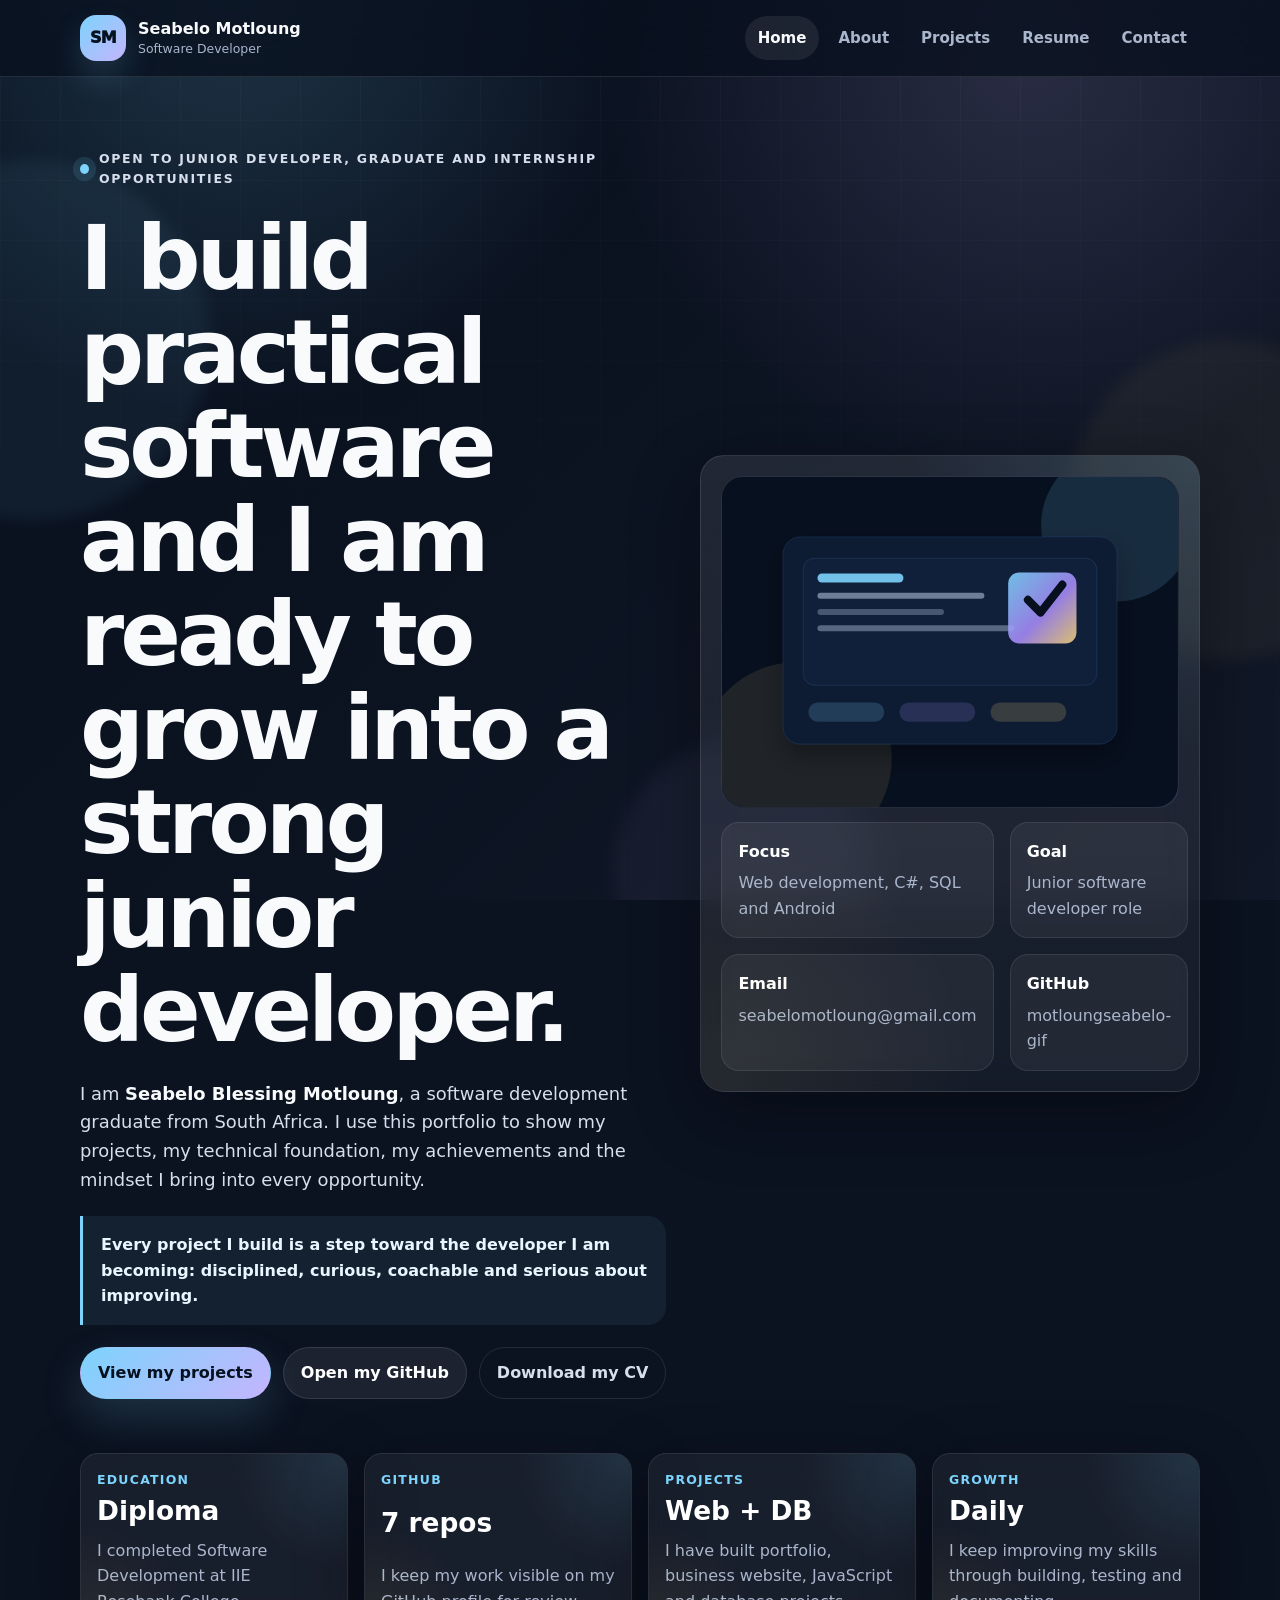
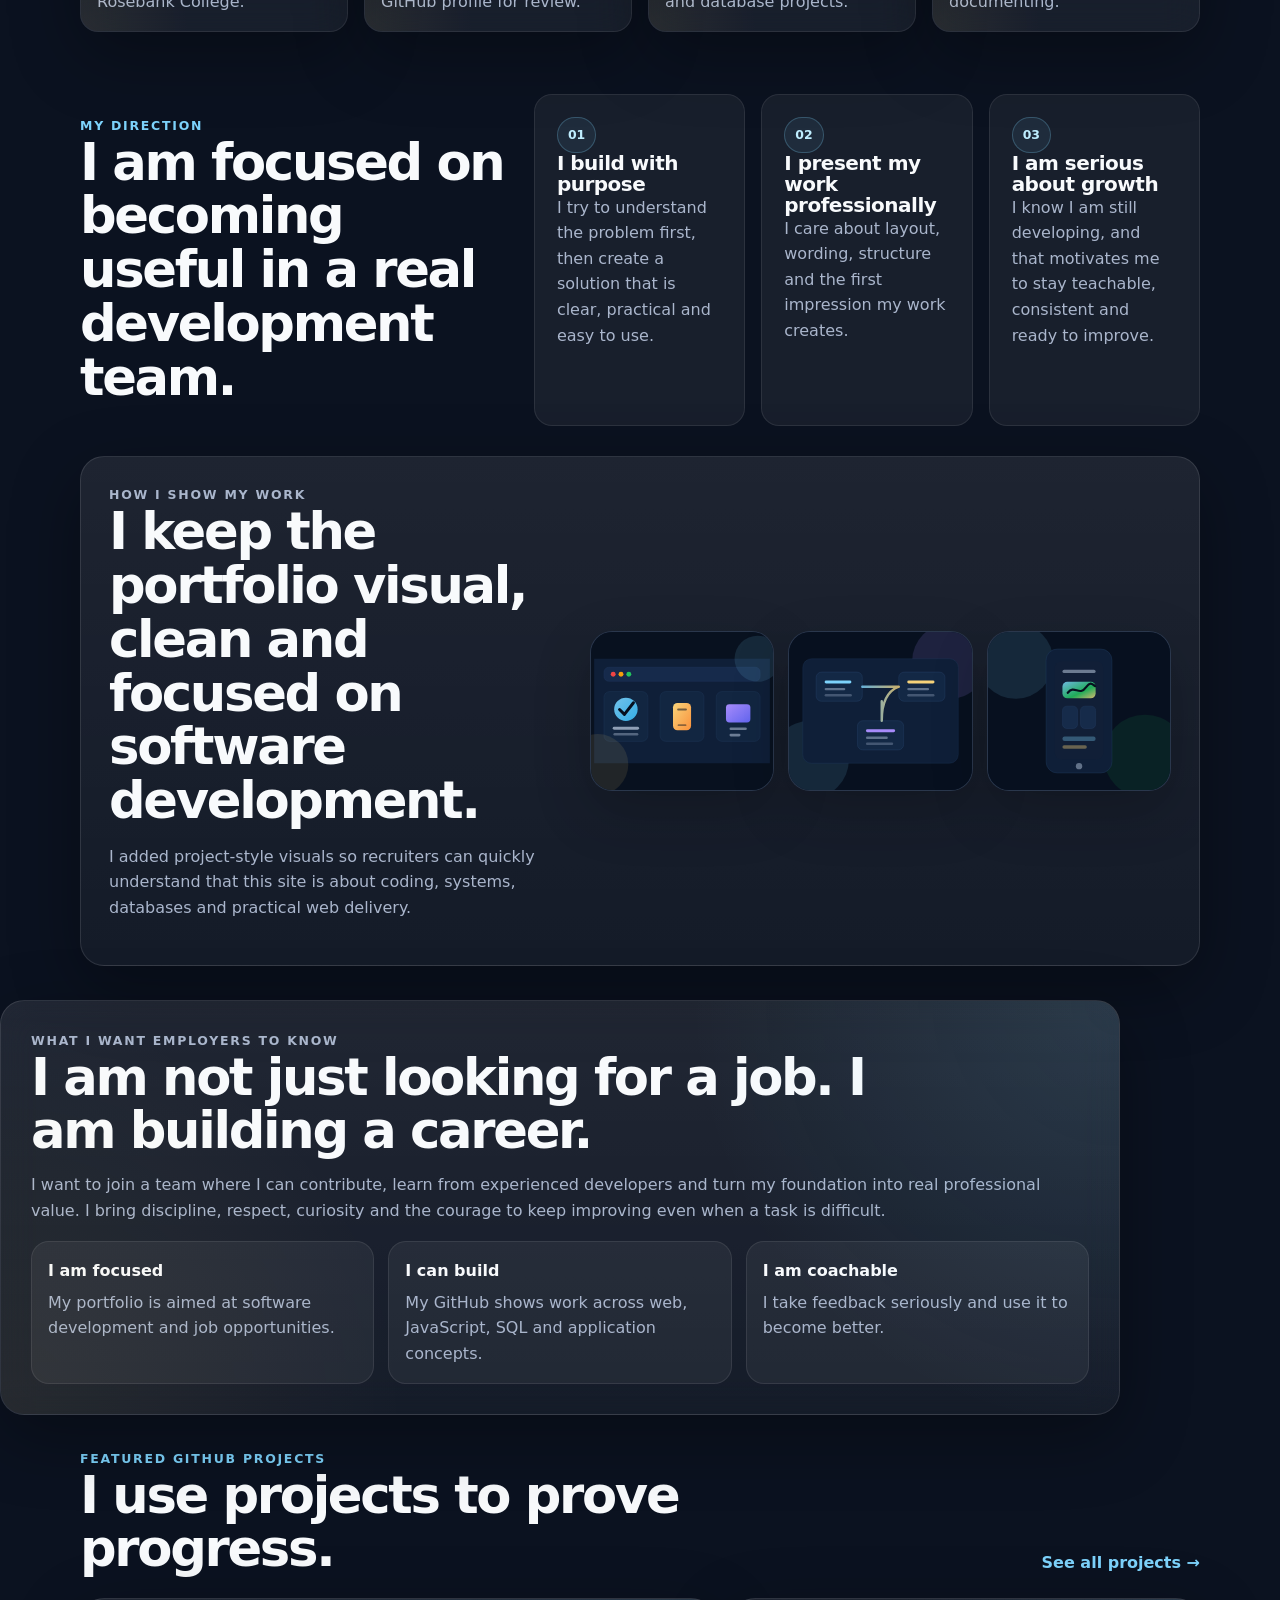
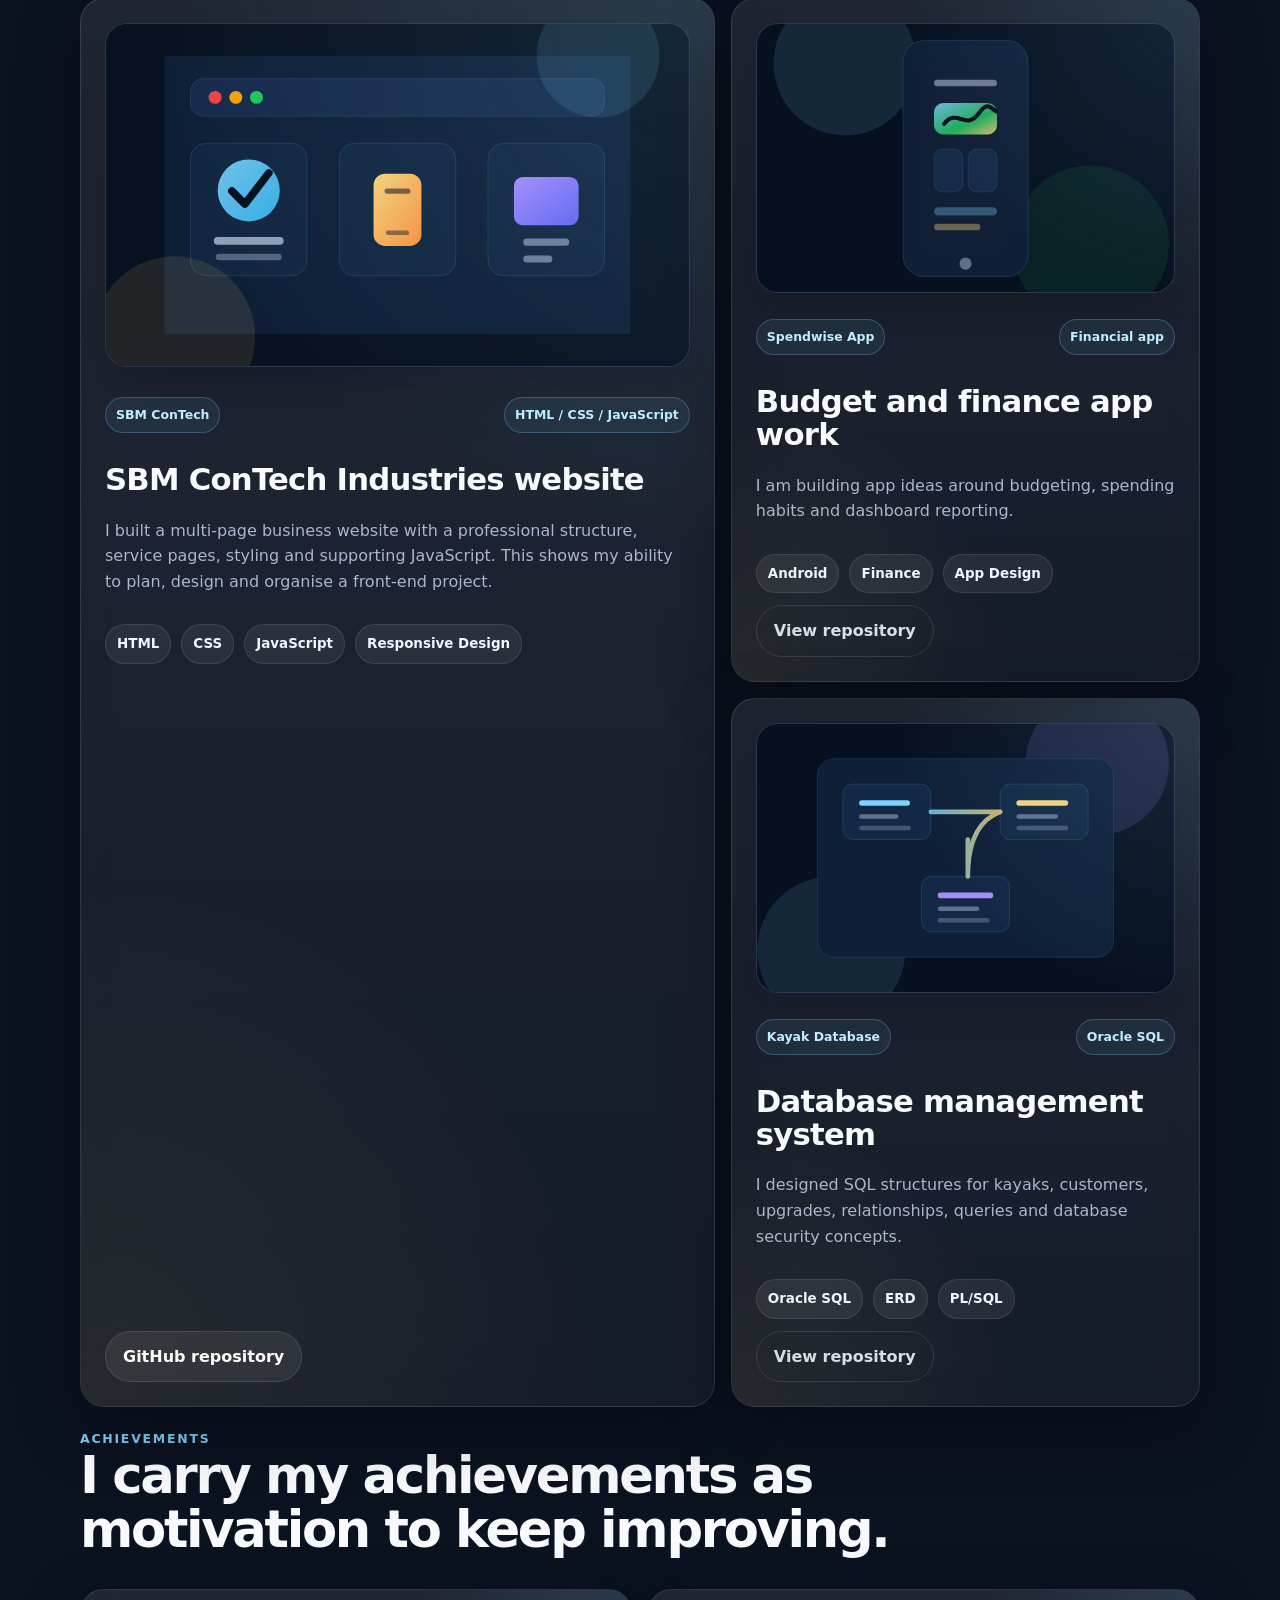
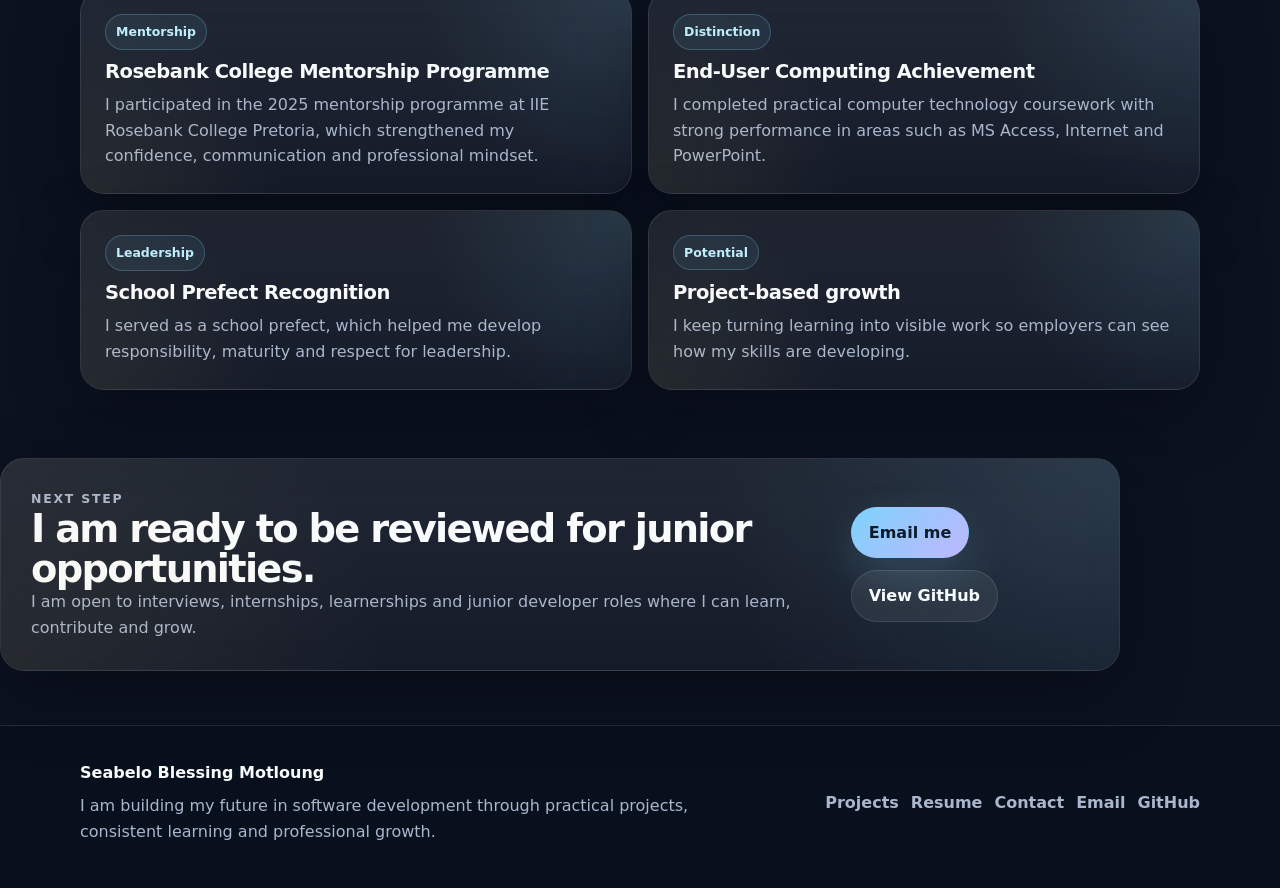
==== portfolio_site/index.html @ ac16c721 "Add files via upload" ====
<!DOCTYPE html>
<html lang="en">
<head>
  <meta charset="UTF-8" />
  <meta name="viewport" content="width=device-width, initial-scale=1.0" />
  <title>Seabelo Motloung | Software Developer Portfolio</title>
  <meta name="description" content="Portfolio of Seabelo Blessing Motloung, a South African software development graduate focused on web development, C#, SQL, Android and junior developer opportunities." />
  <meta name="author" content="Seabelo Blessing Motloung" />
  <meta name="theme-color" content="#0b1220" />
  <meta property="og:title" content="Seabelo Motloung | Software Developer Portfolio" />
  <meta property="og:description" content="Portfolio of Seabelo Blessing Motloung, a South African software development graduate focused on web development, C#, SQL, Android and junior developer opportunities." />
  <meta property="og:type" content="website" />
  <link rel="stylesheet" href="assets/styles.css" />
</head>
<body>
  <a class="skip-link" href="#main">Skip to content</a>
  <div class="page-bg" aria-hidden="true"><span></span><span></span><span></span></div>
  
<header class="site-header">
  <div class="container nav-shell">
    <a class="brand" href="index.html" aria-label="Seabelo Motloung home">
      <span class="brand-mark">SM</span>
      <span><strong>Seabelo Motloung</strong><small>Software Developer</small></span>
    </a>
    <button class="nav-toggle" type="button" aria-expanded="false" aria-controls="primary-nav">Menu</button>
    <nav id="primary-nav" class="primary-nav" aria-label="Primary navigation">
      <ul>
        <li><a data-page="index" class="active" href="index.html">Home</a></li>
        <li><a data-page="about" href="about.html">About</a></li>
        <li><a data-page="projects" href="projects.html">Projects</a></li>
        <li><a data-page="resume" href="resume.html">Resume</a></li>
        <li><a data-page="contact" href="contact.html">Contact</a></li>
      </ul>
    </nav>
  </div>
</header>
  <main id="main">


    <section class="hero-section container reveal">
      <div class="hero-copy">
        <p class="eyebrow"><span></span> Open to junior developer, graduate and internship opportunities</p>
        <h1>I build practical software and I am ready to grow into a strong junior developer.</h1>
        <p class="lead">I am <strong>Seabelo Blessing Motloung</strong>, a software development graduate from South Africa. I use this portfolio to show my projects, my technical foundation, my achievements and the mindset I bring into every opportunity.</p>
        <p class="motivation-line">Every project I build is a step toward the developer I am becoming: disciplined, curious, coachable and serious about improving.</p>
        <div class="hero-actions">
          <a class="btn btn-primary" href="projects.html">View my projects</a>
          <a class="btn btn-outline" href="https://github.com/motloungseabelo-gif" target="_blank" rel="noopener">Open my GitHub</a>
          <a class="btn btn-ghost" href="Seabelo_Blessing_Motloung_CV.pdf" download>Download my CV</a>
        </div>
      </div>
      <aside class="identity-card" aria-label="Profile summary">
        <div class="portrait-card portrait-visual">
          <img src="assets/images/developer-workspace.svg" alt="Illustration of a developer workspace with code panels" />
        </div>
        <div class="mini-grid">
          <div><strong>Focus</strong><span>Web development, C#, SQL and Android</span></div>
          <div><strong>Goal</strong><span>Junior software developer role</span></div>
          <div><strong>Email</strong><span>seabelomotloung@gmail.com</span></div>
          <div><strong>GitHub</strong><span>motloungseabelo-gif</span></div>
        </div>
      </aside>
    </section>

    <section class="container reveal">
      <div class="stat-grid">
        <article class="stat-card"><em>Education</em><strong>Diploma</strong><span>I completed Software Development at IIE Rosebank College.</span></article>
        <article class="stat-card"><em>GitHub</em><strong>7 repos</strong><span>I keep my work visible on my GitHub profile for review.</span></article>
        <article class="stat-card"><em>Projects</em><strong>Web + DB</strong><span>I have built portfolio, business website, JavaScript and database projects.</span></article>
        <article class="stat-card"><em>Growth</em><strong>Daily</strong><span>I keep improving my skills through building, testing and documenting.</span></article>
      </div>
    </section>

    <section class="container split-section reveal">
      <div class="section-heading">
        <p class="kicker">My direction</p>
        <h2>I am focused on becoming useful in a real development team.</h2>
      </div>
      <div class="brand-pillars">
        <article>
          <span class="icon">01</span>
          <h3>I build with purpose</h3>
          <p>I try to understand the problem first, then create a solution that is clear, practical and easy to use.</p>
        </article>
        <article>
          <span class="icon">02</span>
          <h3>I present my work professionally</h3>
          <p>I care about layout, wording, structure and the first impression my work creates.</p>
        </article>
        <article>
          <span class="icon">03</span>
          <h3>I am serious about growth</h3>
          <p>I know I am still developing, and that motivates me to stay teachable, consistent and ready to improve.</p>
        </article>
      </div>
    </section>

    <section class="container visual-band reveal">
      <div>
        <p class="kicker">How I show my work</p>
        <h2>I keep the portfolio visual, clean and focused on software development.</h2>
        <p>I added project-style visuals so recruiters can quickly understand that this site is about coding, systems, databases and practical web delivery.</p>
      </div>
      <div class="image-strip" aria-label="Software development visuals">
        <img src="assets/images/project-board.svg" alt="Project board illustration" />
        <img src="assets/images/database-system.svg" alt="Database system illustration" />
        <img src="assets/images/mobile-finance.svg" alt="Mobile finance app illustration" />
      </div>
    </section>

    <section class="container recruiter-panel reveal">
      <p class="kicker">What I want employers to know</p>
      <h2>I am not just looking for a job. I am building a career.</h2>
      <p>I want to join a team where I can contribute, learn from experienced developers and turn my foundation into real professional value. I bring discipline, respect, curiosity and the courage to keep improving even when a task is difficult.</p>
      <div class="recruiter-list">
        <div><strong>I am focused</strong><span>My portfolio is aimed at software development and job opportunities.</span></div>
        <div><strong>I can build</strong><span>My GitHub shows work across web, JavaScript, SQL and application concepts.</span></div>
        <div><strong>I am coachable</strong><span>I take feedback seriously and use it to become better.</span></div>
      </div>
    </section>

    <section class="container reveal">
      <div class="section-heading horizontal">
        <div>
          <p class="kicker">Featured GitHub projects</p>
          <h2>I use projects to prove progress.</h2>
        </div>
        <a class="text-link" href="projects.html">See all projects →</a>
      </div>
      <div class="project-showcase">
        <article class="feature-project large with-visual">
          <img class="project-visual" src="assets/images/project-board.svg" alt="Project dashboard illustration" />
          <div class="project-meta"><span>SBM ConTech</span><span>HTML / CSS / JavaScript</span></div>
          <h3>SBM ConTech Industries website</h3>
          <p>I built a multi-page business website with a professional structure, service pages, styling and supporting JavaScript. This shows my ability to plan, design and organise a front-end project.</p>
          <div class="tags"><span>HTML</span><span>CSS</span><span>JavaScript</span><span>Responsive Design</span></div>
          <div class="link-row">
            <a class="btn btn-outline" href="https://github.com/motloungseabelo-gif/sbmcontech-website" target="_blank" rel="noopener">GitHub repository</a>
          </div>
        </article>
        <article class="feature-project with-visual">
          <img class="project-visual small" src="assets/images/mobile-finance.svg" alt="Mobile finance app illustration" />
          <div class="project-meta"><span>Spendwise App</span><span>Financial app</span></div>
          <h3>Budget and finance app work</h3>
          <p>I am building app ideas around budgeting, spending habits and dashboard reporting.</p>
          <div class="tags"><span>Android</span><span>Finance</span><span>App Design</span></div>
          <div class="link-row"><a class="btn btn-ghost" href="https://github.com/motloungseabelo-gif/Spendwise-App" target="_blank" rel="noopener">View repository</a></div>
        </article>
        <article class="feature-project with-visual">
          <img class="project-visual small" src="assets/images/database-system.svg" alt="Database system illustration" />
          <div class="project-meta"><span>Kayak Database</span><span>Oracle SQL</span></div>
          <h3>Database management system</h3>
          <p>I designed SQL structures for kayaks, customers, upgrades, relationships, queries and database security concepts.</p>
          <div class="tags"><span>Oracle SQL</span><span>ERD</span><span>PL/SQL</span></div>
          <div class="link-row"><a class="btn btn-ghost" href="https://github.com/motloungseabelo-gif/Kayak-Database-Management-System" target="_blank" rel="noopener">View repository</a></div>
        </article>
      </div>
    </section>

    <section class="container reveal">
      <div class="section-heading">
        <p class="kicker">Achievements</p>
        <h2>I carry my achievements as motivation to keep improving.</h2>
      </div>
      <div class="achievement-grid">
        <article class="achievement-card">
          <span class="icon">Mentorship</span>
          <h3>Rosebank College Mentorship Programme</h3>
          <p>I participated in the 2025 mentorship programme at IIE Rosebank College Pretoria, which strengthened my confidence, communication and professional mindset.</p>
        </article>
        <article class="achievement-card">
          <span class="icon">Distinction</span>
          <h3>End-User Computing Achievement</h3>
          <p>I completed practical computer technology coursework with strong performance in areas such as MS Access, Internet and PowerPoint.</p>
        </article>
        <article class="achievement-card">
          <span class="icon">Leadership</span>
          <h3>School Prefect Recognition</h3>
          <p>I served as a school prefect, which helped me develop responsibility, maturity and respect for leadership.</p>
        </article>
        <article class="achievement-card">
          <span class="icon">Potential</span>
          <h3>Project-based growth</h3>
          <p>I keep turning learning into visible work so employers can see how my skills are developing.</p>
        </article>
      </div>
    </section>

    <section class="container cta-panel reveal">
      <div>
        <p class="kicker">Next step</p>
        <h2>I am ready to be reviewed for junior opportunities.</h2>
        <p>I am open to interviews, internships, learnerships and junior developer roles where I can learn, contribute and grow.</p>
      </div>
      <div class="hero-actions">
        <a class="btn btn-primary" href="mailto:seabelomotloung@gmail.com">Email me</a>
        <a class="btn btn-outline" href="https://github.com/motloungseabelo-gif" target="_blank" rel="noopener">View GitHub</a>
      </div>
    </section>

  </main>
  
<footer class="site-footer">
  <div class="container footer-grid">
    <div>
      <strong>Seabelo Blessing Motloung</strong>
      <p>I am building my future in software development through practical projects, consistent learning and professional growth.</p>
    </div>
    <div class="footer-links">
      <a href="projects.html">Projects</a>
      <a href="resume.html">Resume</a>
      <a href="contact.html">Contact</a>
      <a href="mailto:seabelomotloung@gmail.com">Email</a>
      <a href="https://github.com/motloungseabelo-gif" target="_blank" rel="noopener">GitHub</a>
    </div>
  </div>
</footer>
  <script src="assets/script.js"></script>
</body>
</html>
---- portfolio_site/assets/styles.css ----
:root{
  --bg:#0b1220;
  --panel:#111a2d;
  --panel-2:#15213a;
  --text:#f8fafc;
  --muted:#aab6cc;
  --soft:#d7deec;
  --line:rgba(255,255,255,.11);
  --accent:#7dd3fc;
  --accent-2:#c4b5fd;
  --gold:#f7d37a;
  --shadow:0 22px 70px rgba(0,0,0,.32);
  --radius:24px;
}
*{box-sizing:border-box}
html{scroll-behavior:smooth}
body{
  margin:0;
  font-family:Inter,ui-sans-serif,system-ui,-apple-system,BlinkMacSystemFont,"Segoe UI",sans-serif;
  background:var(--bg);
  color:var(--text);
  line-height:1.6;
  overflow-x:hidden;
}
a{color:inherit;text-decoration:none}
p{color:var(--muted)}
strong{color:var(--text)}
.container{width:min(1120px,92%);margin-inline:auto}
.skip-link{position:absolute;left:-999px;top:12px;background:#fff;color:#0b1220;padding:10px 14px;border-radius:10px;z-index:99}
.skip-link:focus{left:12px}
.page-bg{position:fixed;inset:0;z-index:-2;overflow:hidden;background:
  radial-gradient(circle at 18% 0%, rgba(125,211,252,.18), transparent 30%),
  radial-gradient(circle at 80% 6%, rgba(196,181,253,.16), transparent 32%),
  linear-gradient(135deg,#08101e 0%,#0b1220 46%,#111827 100%)}
.page-bg span{position:absolute;border-radius:999px;filter:blur(8px);opacity:.42}
.page-bg span:nth-child(1){width:360px;height:360px;left:-150px;top:160px;background:rgba(125,211,252,.17)}
.page-bg span:nth-child(2){width:320px;height:320px;right:-110px;top:340px;background:rgba(247,211,122,.12)}
.page-bg span:nth-child(3){width:260px;height:260px;left:48%;bottom:-100px;background:rgba(196,181,253,.13)}
body::before{content:"";position:fixed;inset:0;z-index:-1;background-image:linear-gradient(rgba(255,255,255,.045) 1px,transparent 1px),linear-gradient(90deg,rgba(255,255,255,.045) 1px,transparent 1px);background-size:60px 60px;mask-image:linear-gradient(to bottom,rgba(0,0,0,.6),transparent 80%)}
.site-header{position:sticky;top:0;z-index:20;border-bottom:1px solid var(--line);background:rgba(8,16,30,.78);backdrop-filter:blur(18px)}
.nav-shell{min-height:76px;display:flex;align-items:center;justify-content:space-between;gap:20px}
.brand{display:flex;align-items:center;gap:12px}
.brand-mark{width:46px;height:46px;border-radius:16px;display:grid;place-items:center;background:linear-gradient(135deg,var(--accent),var(--accent-2));color:#06111f;font-weight:950;letter-spacing:-.05em;box-shadow:0 16px 32px rgba(125,211,252,.18)}
.brand strong,.brand small{display:block;line-height:1.1}
.brand small{color:var(--muted);font-size:.78rem;margin-top:4px}
.primary-nav ul{list-style:none;display:flex;align-items:center;gap:6px;margin:0;padding:0}
.primary-nav a{display:block;padding:10px 13px;border-radius:999px;color:var(--muted);font-weight:750;font-size:.94rem}
.primary-nav a:hover,.primary-nav a.active{color:var(--text);background:rgba(255,255,255,.075)}
.nav-toggle{display:none;border:1px solid var(--line);background:rgba(255,255,255,.07);color:var(--text);border-radius:999px;padding:10px 13px;font-weight:800}
.hero-section{min-height:calc(100vh - 76px);display:grid;grid-template-columns:1.08fr .92fr;gap:34px;align-items:center;padding:72px 0 46px}
.hero-copy{display:grid;gap:22px}
.eyebrow,.kicker{margin:0;color:var(--accent);font-size:.78rem;font-weight:900;letter-spacing:.14em;text-transform:uppercase}
.eyebrow{display:flex;align-items:center;gap:10px;color:var(--soft)}
.eyebrow span{width:10px;height:10px;border-radius:50%;background:var(--accent);box-shadow:0 0 0 7px rgba(125,211,252,.12)}
h1,h2,h3{line-height:1.05;margin:0;color:var(--text);letter-spacing:-.045em}
h1{font-size:clamp(3rem,7vw,6.45rem);max-width:930px}
h2{font-size:clamp(2rem,4vw,3.45rem);max-width:850px}
h3{font-size:1.25rem;letter-spacing:-.025em}
.lead{font-size:1.12rem;max-width:780px;margin:0;color:var(--soft)}
.motivation-line{margin:0;padding:16px 18px;border-left:3px solid var(--accent);border-radius:0 18px 18px 0;background:rgba(125,211,252,.08);color:#eaf6ff;font-weight:700;max-width:760px}
.hero-actions,.link-row{display:flex;gap:12px;flex-wrap:wrap}
.btn{display:inline-flex;align-items:center;justify-content:center;padding:12px 17px;border-radius:999px;border:1px solid var(--line);font-weight:850;transition:transform .2s ease,background .2s ease,border-color .2s ease,box-shadow .2s ease}
.btn:hover{transform:translateY(-2px);border-color:rgba(255,255,255,.24)}
.btn-primary{background:linear-gradient(135deg,var(--accent),var(--accent-2));color:#06111f;border-color:transparent;box-shadow:0 18px 44px rgba(125,211,252,.18)}
.btn-outline{background:rgba(255,255,255,.07);color:#fff}
.btn-ghost{background:transparent;color:var(--soft)}
.identity-card,.big-card,.card-soft,.project-card,.feature-project,.timeline-card,.quote-band,.achievement-card,.stat-card,.recruiter-panel,.cta-panel{position:relative;overflow:hidden;border:1px solid var(--line);background:linear-gradient(180deg,rgba(255,255,255,.09),rgba(255,255,255,.045));box-shadow:var(--shadow);backdrop-filter:blur(18px);border-radius:var(--radius)}
.identity-card::before,.big-card::before,.feature-project::before,.project-card::before,.achievement-card::before,.stat-card::before,.cta-panel::before,.recruiter-panel::before{content:"";position:absolute;inset:0;pointer-events:none;background:radial-gradient(circle at top right,rgba(125,211,252,.12),transparent 36%),radial-gradient(circle at bottom left,rgba(247,211,122,.08),transparent 34%)}
.identity-card{padding:20px}
.portrait-card{min-height:315px;border-radius:22px;display:grid;place-items:center;text-align:center;position:relative;background:linear-gradient(145deg,rgba(8,15,28,.98),rgba(21,32,56,.85));border:1px solid var(--line)}
.portrait-card::before{content:"";position:absolute;width:230px;height:230px;border-radius:50%;background:conic-gradient(from 180deg,var(--accent),var(--accent-2),var(--gold),var(--accent));opacity:.2;animation:spin 22s linear infinite}
.portrait-initials{position:relative;display:grid;place-items:center;width:154px;height:154px;border-radius:50%;background:#0b1220;border:1px solid rgba(255,255,255,.18);font-size:3.1rem;font-weight:950;box-shadow:inset 0 0 42px rgba(255,255,255,.04)}
.portrait-card p{position:absolute;bottom:24px;margin:0;color:var(--gold);text-transform:uppercase;letter-spacing:.18em;font-size:.73rem;font-weight:950}
.mini-grid,.brand-pillars,.process-grid,.project-showcase,.project-list,.resume-highlights,.achievement-grid,.stat-grid{display:grid;gap:16px}
.mini-grid{grid-template-columns:1fr 1fr;margin-top:14px}
.mini-grid div,.resume-highlights div,.stat-card,.brand-pillars article,.process-grid div,.contact-link,.identity-list li,.clean-list li,.recruiter-list div{padding:16px;border-radius:18px;background:rgba(255,255,255,.055);border:1px solid rgba(255,255,255,.085)}
.mini-grid strong,.resume-highlights strong,.stat-card strong{display:block;color:#fff}
.mini-grid span,.resume-highlights span,.stat-card span{display:block;color:var(--muted);margin-top:6px}
.stat-grid{grid-template-columns:repeat(4,1fr);padding:8px 0 34px}
.stat-card{min-height:138px;display:flex;flex-direction:column;justify-content:space-between}
.stat-card strong{font-size:1.65rem}
.stat-card em{font-style:normal;color:var(--accent);font-weight:900;font-size:.78rem;letter-spacing:.1em;text-transform:uppercase}
.section-heading{margin:22px 0 22px}
.section-heading.horizontal{display:flex;align-items:end;justify-content:space-between;gap:20px}
.split-section{display:grid;grid-template-columns:.78fr 1.22fr;gap:28px;padding:28px 0 10px}
.brand-pillars{grid-template-columns:repeat(3,1fr)}
.brand-pillars article,.process-grid div{padding:22px}
.brand-pillars p,.process-grid p,.project-card p,.feature-project p,.big-card p,.card-soft p,.achievement-card p,.recruiter-panel p,.cta-panel p{margin:0;color:var(--muted)}
.icon,.project-top span,.project-meta span,.process-grid span{display:inline-flex;padding:7px 10px;border-radius:999px;border:1px solid rgba(125,211,252,.25);background:rgba(125,211,252,.08);color:#bfeeff;font-size:.78rem;font-weight:900}
.text-link{color:var(--accent);font-weight:900}
.recruiter-panel,.cta-panel{padding:30px;margin:22px 0 34px}
.recruiter-panel h2{margin-bottom:14px}
.recruiter-list{display:grid;grid-template-columns:repeat(3,1fr);gap:14px;margin-top:18px}
.recruiter-list strong{display:block;margin-bottom:6px}
.recruiter-list span{color:var(--muted)}
.project-showcase{grid-template-columns:1.15fr .85fr}
.feature-project{padding:24px;min-height:245px;display:flex;flex-direction:column;justify-content:space-between}
.feature-project.large{grid-row:span 2;min-height:510px;justify-content:end}
.project-meta,.project-top{display:flex;justify-content:space-between;gap:8px;flex-wrap:wrap;margin-bottom:18px}
.feature-project h3,.project-card h2{font-size:clamp(1.45rem,2.4vw,2.35rem);line-height:1.06;margin:0 0 10px}
.tags,.skill-cloud{display:flex;gap:10px;flex-wrap:wrap}
.tags{margin-top:18px}
.tags span,.skill-cloud span{display:inline-flex;padding:8px 11px;border-radius:999px;background:rgba(255,255,255,.065);border:1px solid rgba(255,255,255,.1);color:#eef6ff;font-size:.84rem;font-weight:800}
.project-list{grid-template-columns:repeat(2,1fr);padding:10px 0 28px}
.project-card{padding:26px;min-height:340px;display:flex;flex-direction:column}
.project-card.featured{grid-column:span 2;min-height:360px}
.project-card .link-row{margin-top:auto;padding-top:22px}
.page-hero{padding:78px 0 28px}
.page-hero h1{max-width:960px}
.story-grid,.resume-layout,.contact-layout{display:grid;grid-template-columns:1.08fr .92fr;gap:20px;align-items:start;padding:24px 0}
.big-card,.card-soft{padding:30px}
.big-card p + p{margin-top:16px}
.identity-list ul,.clean-list{list-style:none;padding:0;margin:0;display:grid;gap:12px}
.identity-list li,.clean-list li{line-height:1.55;color:var(--muted)}
.process-grid{grid-template-columns:repeat(4,1fr)}
.resume-highlights{grid-template-columns:repeat(3,1fr);margin-top:24px}
.timeline-card{padding:8px 28px;margin:12px auto 32px}
.timeline-item{display:grid;grid-template-columns:160px 1fr;gap:24px;padding:22px 0;border-bottom:1px solid rgba(255,255,255,.1)}
.timeline-item:last-child{border-bottom:none}
.timeline-item p{margin:0}.timeline-item span{color:var(--accent);font-weight:900;text-transform:uppercase;font-size:.8rem;letter-spacing:.12em}
.skill-cloud{padding-bottom:28px}
.achievement-grid{grid-template-columns:repeat(2,1fr);padding:10px 0 44px}
.achievement-card{padding:24px}
.achievement-card h3{font-size:1.22rem;margin:12px 0 10px}
.contact-panel p{margin:0}.contact-actions{display:grid;gap:12px;margin-top:22px}
.contact-link{display:flex;align-items:center;justify-content:space-between;gap:12px}
.contact-link span{text-align:right;color:var(--muted)}
.message-card{display:grid;gap:16px}
.quote-band{padding:34px;margin-block:38px;text-align:center}
.quote-band p{font-size:clamp(1.35rem,3vw,2.2rem);line-height:1.18;margin:0 auto 12px;max-width:860px;color:#fff;font-weight:900;letter-spacing:-.03em}
.quote-band span{color:var(--gold);font-weight:900}
.cta-panel{display:flex;align-items:center;justify-content:space-between;gap:22px;margin:24px 0 54px}
.cta-panel h2{font-size:clamp(1.7rem,3vw,2.5rem)}
.site-footer{border-top:1px solid var(--line);padding:34px 0 44px;background:rgba(8,16,30,.58)}
.footer-grid{display:flex;align-items:center;justify-content:space-between;gap:28px}
.footer-grid p{margin:.45rem 0 0;max-width:630px;color:var(--muted)}
.footer-links{display:flex;gap:12px;flex-wrap:wrap}.footer-links a{color:var(--muted);font-weight:800}.footer-links a:hover{color:#fff}
.reveal{opacity:0;transform:translateY(18px);transition:opacity .65s ease,transform .65s ease}.reveal.is-visible{opacity:1;transform:none}
@keyframes spin{to{transform:rotate(360deg)}}
@media (prefers-reduced-motion:reduce){*,*::before,*::after{animation:none!important;transition:none!important;scroll-behavior:auto!important}.reveal{opacity:1;transform:none}}
@media (max-width:980px){
  .hero-section,.split-section,.story-grid,.resume-layout,.contact-layout,.project-showcase,.cta-panel{grid-template-columns:1fr;display:grid}
  .brand-pillars,.process-grid,.resume-highlights,.achievement-grid,.stat-grid,.recruiter-list{grid-template-columns:repeat(2,1fr)}
  .project-card.featured{grid-column:auto}.primary-nav{position:absolute;top:76px;left:4%;right:4%;padding:14px;background:rgba(8,16,30,.97);border:1px solid var(--line);border-radius:22px;box-shadow:var(--shadow);display:none}.primary-nav.open{display:block}.primary-nav ul{display:grid;gap:6px}.primary-nav a{padding:13px}.nav-toggle{display:inline-flex}.hero-section{min-height:auto;padding-top:56px}
}
@media (max-width:680px){
  .container{width:min(92%,640px)}h1{font-size:clamp(2.45rem,13vw,3.6rem)}.hero-actions .btn,.link-row .btn{width:100%}.mini-grid,.brand-pillars,.process-grid,.project-list,.resume-highlights,.achievement-grid,.stat-grid,.recruiter-list{grid-template-columns:1fr}.feature-project.large{min-height:350px}.timeline-item{grid-template-columns:1fr;gap:8px}.contact-link{align-items:flex-start;flex-direction:column}.contact-link span{text-align:left}.footer-grid,.section-heading.horizontal,.cta-panel{align-items:flex-start;flex-direction:column}.brand small{display:none}.brand-mark{width:44px;height:44px;border-radius:16px}.page-hero{padding-top:56px}.big-card,.card-soft,.recruiter-panel,.cta-panel{padding:24px}
}


/* Added portfolio visuals */
.portrait-visual{padding:0;overflow:hidden;min-height:315px;background:linear-gradient(145deg,rgba(8,15,28,.98),rgba(21,32,56,.85))}
.portrait-visual::before{display:none}
.portrait-visual img{width:100%;height:100%;min-height:315px;object-fit:cover;display:block;border-radius:22px}
.visual-band{display:grid;grid-template-columns:.88fr 1.12fr;gap:24px;align-items:center;margin:20px auto 34px;padding:28px;border:1px solid var(--line);background:linear-gradient(180deg,rgba(255,255,255,.08),rgba(255,255,255,.04));border-radius:var(--radius);box-shadow:var(--shadow);overflow:hidden;position:relative}
.visual-band p{color:var(--muted);max-width:620px}
.image-strip{display:grid;grid-template-columns:repeat(3,1fr);gap:14px}
.image-strip img,.side-image,.project-visual{display:block;width:100%;border-radius:22px;border:1px solid rgba(255,255,255,.12);background:#0d1b33;box-shadow:0 20px 55px rgba(0,0,0,.22)}
.image-strip img{aspect-ratio:1.15/1;object-fit:cover}
.side-image{aspect-ratio:1.55/1;object-fit:cover;margin-bottom:18px}
.with-visual{gap:12px}
.project-visual{aspect-ratio:1.7/1;object-fit:cover;margin-bottom:18px}
.project-visual.small{aspect-ratio:1.55/1;margin-bottom:14px}
.project-card.with-visual,.feature-project.with-visual{justify-content:flex-start}
.feature-project.large.with-visual{justify-content:flex-start}
.feature-project.large.with-visual .link-row{margin-top:auto}
.project-card.with-visual .link-row{margin-top:auto}
.project-card.with-visual .tags{margin-bottom:16px}
.contact-panel .contact-link[href^="mailto:"] span{color:#eaf6ff}
@media (max-width:980px){.visual-band{grid-template-columns:1fr}.image-strip{grid-template-columns:repeat(3,1fr)}}
@media (max-width:680px){.image-strip{grid-template-columns:1fr}.portrait-visual,.portrait-visual img{min-height:250px}.project-visual{aspect-ratio:1.35/1}}
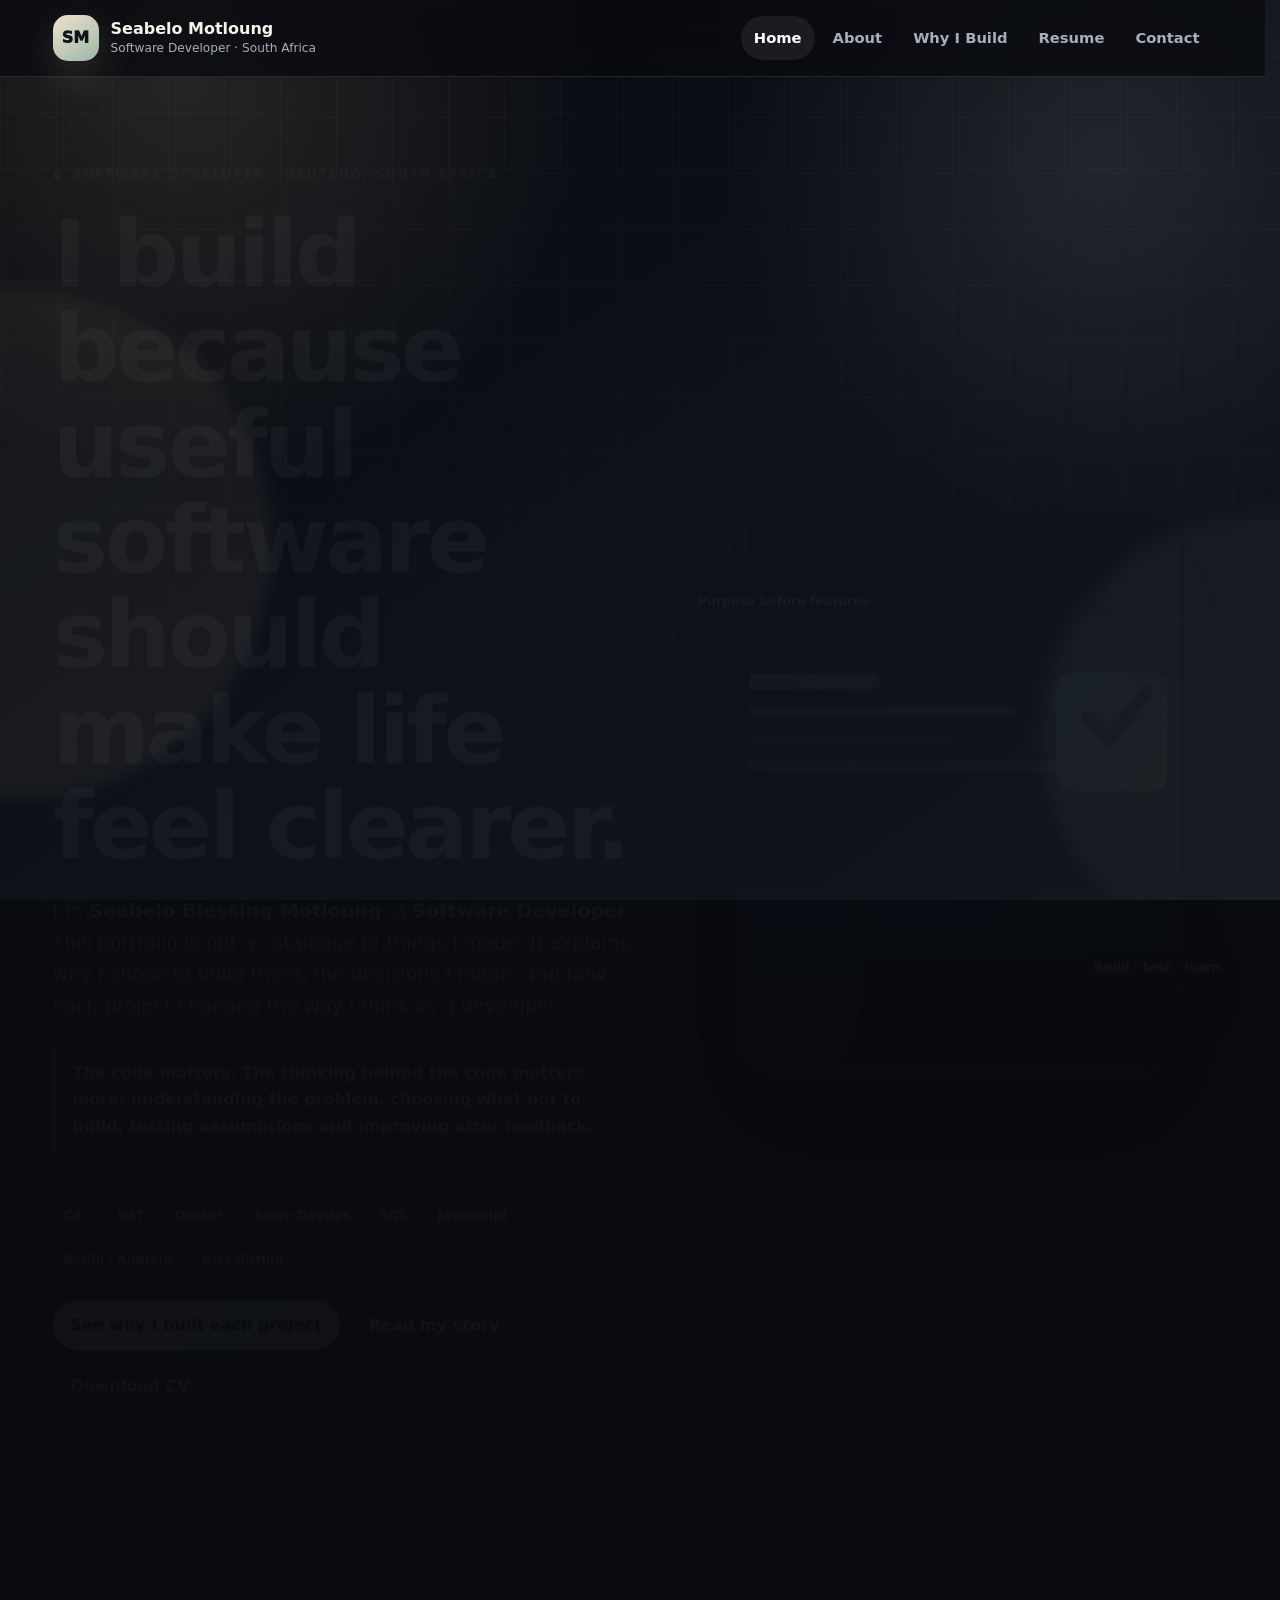
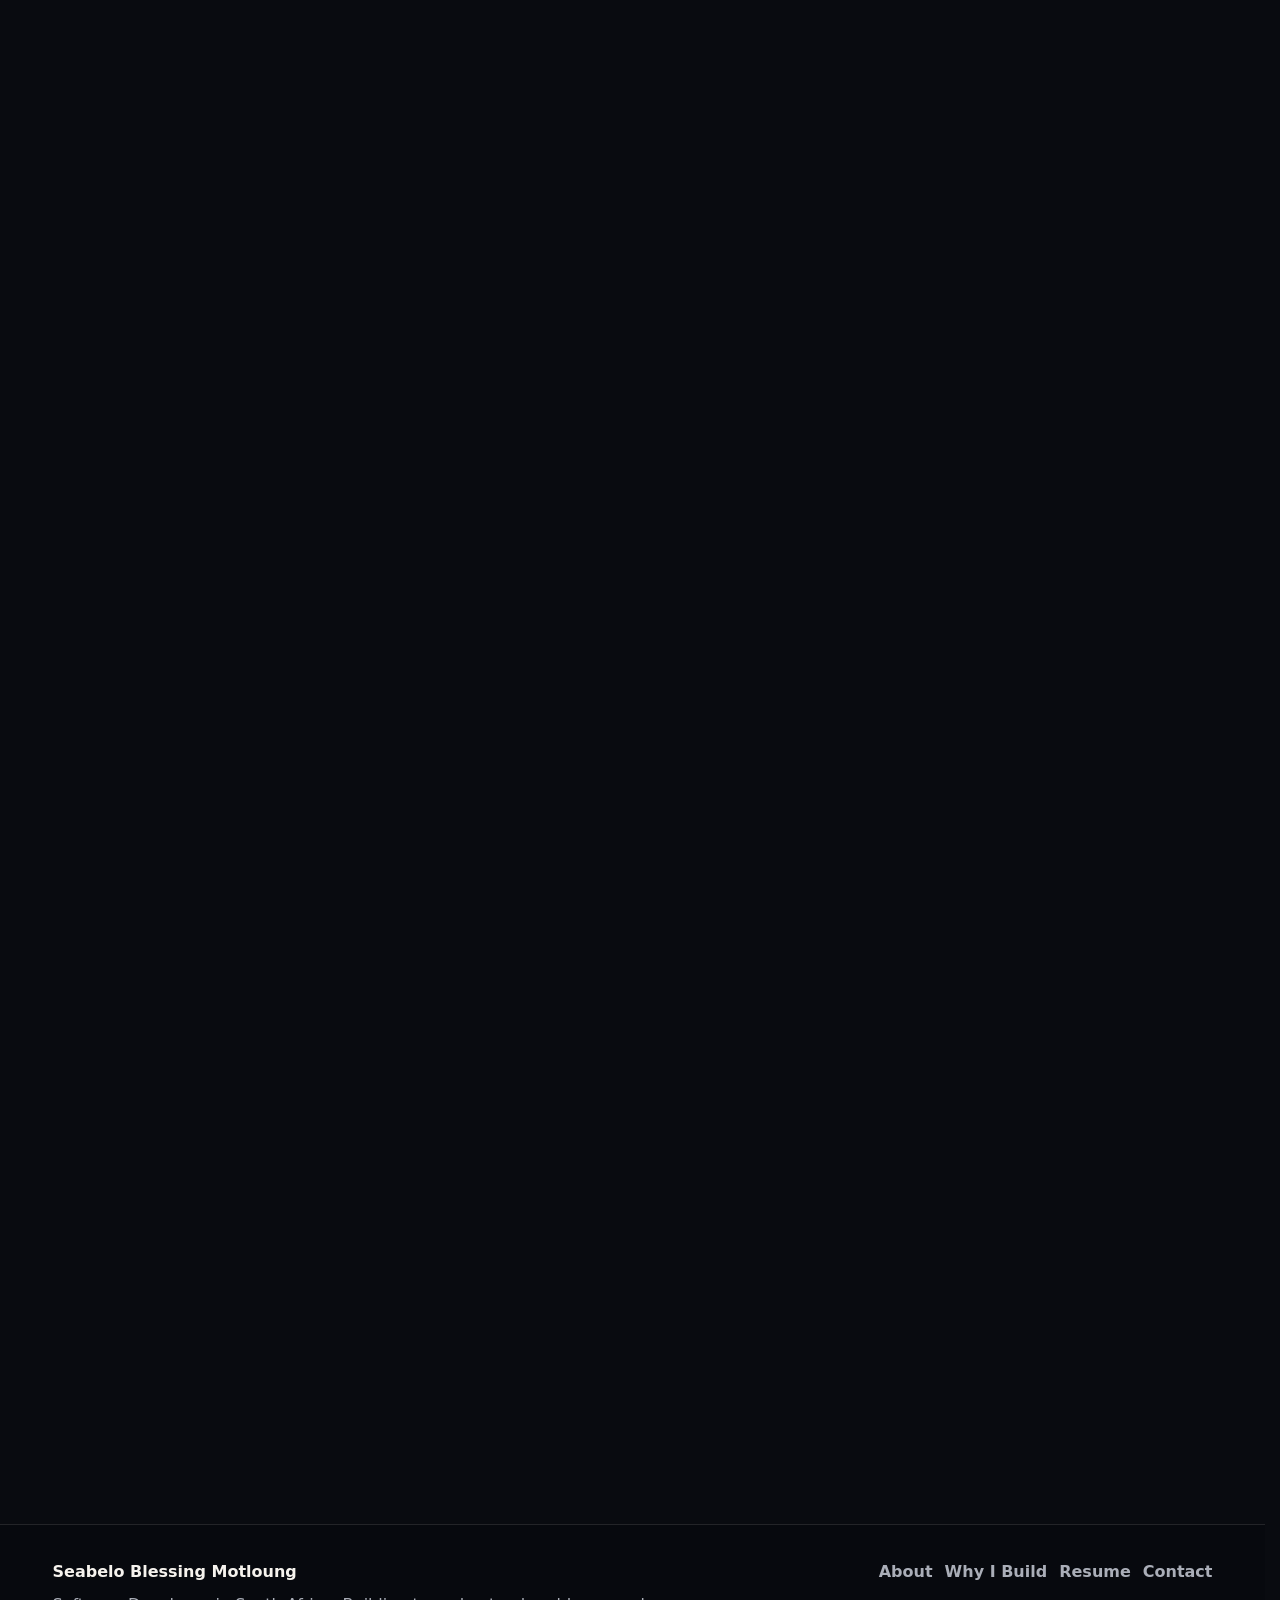
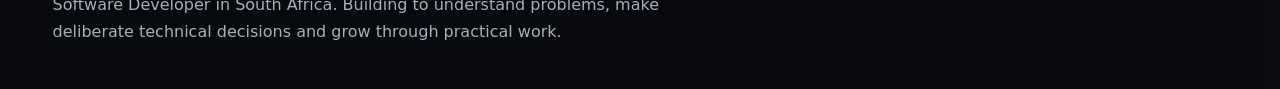
==== commit 3f947c7f: "Redirect legacy homepage to current portfolio" ====
--- a/portfolio_site/index.html
+++ b/portfolio_site/index.html
@@ -1,220 +1 @@
-<!DOCTYPE html>
-<html lang="en">
-<head>
-  <meta charset="UTF-8" />
-  <meta name="viewport" content="width=device-width, initial-scale=1.0" />
-  <title>Seabelo Motloung | Software Developer Portfolio</title>
-  <meta name="description" content="Portfolio of Seabelo Blessing Motloung, a South African software development graduate focused on web development, C#, SQL, Android and junior developer opportunities." />
-  <meta name="author" content="Seabelo Blessing Motloung" />
-  <meta name="theme-color" content="#0b1220" />
-  <meta property="og:title" content="Seabelo Motloung | Software Developer Portfolio" />
-  <meta property="og:description" content="Portfolio of Seabelo Blessing Motloung, a South African software development graduate focused on web development, C#, SQL, Android and junior developer opportunities." />
-  <meta property="og:type" content="website" />
-  <link rel="stylesheet" href="assets/styles.css" />
-</head>
-<body>
-  <a class="skip-link" href="#main">Skip to content</a>
-  <div class="page-bg" aria-hidden="true"><span></span><span></span><span></span></div>
-  
-<header class="site-header">
-  <div class="container nav-shell">
-    <a class="brand" href="index.html" aria-label="Seabelo Motloung home">
-      <span class="brand-mark">SM</span>
-      <span><strong>Seabelo Motloung</strong><small>Software Developer</small></span>
-    </a>
-    <button class="nav-toggle" type="button" aria-expanded="false" aria-controls="primary-nav">Menu</button>
-    <nav id="primary-nav" class="primary-nav" aria-label="Primary navigation">
-      <ul>
-        <li><a data-page="index" class="active" href="index.html">Home</a></li>
-        <li><a data-page="about" href="about.html">About</a></li>
-        <li><a data-page="projects" href="projects.html">Projects</a></li>
-        <li><a data-page="resume" href="resume.html">Resume</a></li>
-        <li><a data-page="contact" href="contact.html">Contact</a></li>
-      </ul>
-    </nav>
-  </div>
-</header>
-  <main id="main">
-
-
-    <section class="hero-section container reveal">
-      <div class="hero-copy">
-        <p class="eyebrow"><span></span> Open to junior developer, graduate and internship opportunities</p>
-        <h1>I build practical software and I am ready to grow into a strong junior developer.</h1>
-        <p class="lead">I am <strong>Seabelo Blessing Motloung</strong>, a software development graduate from South Africa. I use this portfolio to show my projects, my technical foundation, my achievements and the mindset I bring into every opportunity.</p>
-        <p class="motivation-line">Every project I build is a step toward the developer I am becoming: disciplined, curious, coachable and serious about improving.</p>
-        <div class="hero-actions">
-          <a class="btn btn-primary" href="projects.html">View my projects</a>
-          <a class="btn btn-outline" href="https://github.com/motloungseabelo-gif" target="_blank" rel="noopener">Open my GitHub</a>
-          <a class="btn btn-ghost" href="Seabelo_Blessing_Motloung_CV.pdf" download>Download my CV</a>
-        </div>
-      </div>
-      <aside class="identity-card" aria-label="Profile summary">
-        <div class="portrait-card portrait-visual">
-          <img src="assets/images/developer-workspace.svg" alt="Illustration of a developer workspace with code panels" />
-        </div>
-        <div class="mini-grid">
-          <div><strong>Focus</strong><span>Web development, C#, SQL and Android</span></div>
-          <div><strong>Goal</strong><span>Junior software developer role</span></div>
-          <div><strong>Email</strong><span>seabelomotloung@gmail.com</span></div>
-          <div><strong>GitHub</strong><span>motloungseabelo-gif</span></div>
-        </div>
-      </aside>
-    </section>
-
-    <section class="container reveal">
-      <div class="stat-grid">
-        <article class="stat-card"><em>Education</em><strong>Diploma</strong><span>I completed Software Development at IIE Rosebank College.</span></article>
-        <article class="stat-card"><em>GitHub</em><strong>7 repos</strong><span>I keep my work visible on my GitHub profile for review.</span></article>
-        <article class="stat-card"><em>Projects</em><strong>Web + DB</strong><span>I have built portfolio, business website, JavaScript and database projects.</span></article>
-        <article class="stat-card"><em>Growth</em><strong>Daily</strong><span>I keep improving my skills through building, testing and documenting.</span></article>
-      </div>
-    </section>
-
-    <section class="container split-section reveal">
-      <div class="section-heading">
-        <p class="kicker">My direction</p>
-        <h2>I am focused on becoming useful in a real development team.</h2>
-      </div>
-      <div class="brand-pillars">
-        <article>
-          <span class="icon">01</span>
-          <h3>I build with purpose</h3>
-          <p>I try to understand the problem first, then create a solution that is clear, practical and easy to use.</p>
-        </article>
-        <article>
-          <span class="icon">02</span>
-          <h3>I present my work professionally</h3>
-          <p>I care about layout, wording, structure and the first impression my work creates.</p>
-        </article>
-        <article>
-          <span class="icon">03</span>
-          <h3>I am serious about growth</h3>
-          <p>I know I am still developing, and that motivates me to stay teachable, consistent and ready to improve.</p>
-        </article>
-      </div>
-    </section>
-
-    <section class="container visual-band reveal">
-      <div>
-        <p class="kicker">How I show my work</p>
-        <h2>I keep the portfolio visual, clean and focused on software development.</h2>
-        <p>I added project-style visuals so recruiters can quickly understand that this site is about coding, systems, databases and practical web delivery.</p>
-      </div>
-      <div class="image-strip" aria-label="Software development visuals">
-        <img src="assets/images/project-board.svg" alt="Project board illustration" />
-        <img src="assets/images/database-system.svg" alt="Database system illustration" />
-        <img src="assets/images/mobile-finance.svg" alt="Mobile finance app illustration" />
-      </div>
-    </section>
-
-    <section class="container recruiter-panel reveal">
-      <p class="kicker">What I want employers to know</p>
-      <h2>I am not just looking for a job. I am building a career.</h2>
-      <p>I want to join a team where I can contribute, learn from experienced developers and turn my foundation into real professional value. I bring discipline, respect, curiosity and the courage to keep improving even when a task is difficult.</p>
-      <div class="recruiter-list">
-        <div><strong>I am focused</strong><span>My portfolio is aimed at software development and job opportunities.</span></div>
-        <div><strong>I can build</strong><span>My GitHub shows work across web, JavaScript, SQL and application concepts.</span></div>
-        <div><strong>I am coachable</strong><span>I take feedback seriously and use it to become better.</span></div>
-      </div>
-    </section>
-
-    <section class="container reveal">
-      <div class="section-heading horizontal">
-        <div>
-          <p class="kicker">Featured GitHub projects</p>
-          <h2>I use projects to prove progress.</h2>
-        </div>
-        <a class="text-link" href="projects.html">See all projects →</a>
-      </div>
-      <div class="project-showcase">
-        <article class="feature-project large with-visual">
-          <img class="project-visual" src="assets/images/project-board.svg" alt="Project dashboard illustration" />
-          <div class="project-meta"><span>SBM ConTech</span><span>HTML / CSS / JavaScript</span></div>
-          <h3>SBM ConTech Industries website</h3>
-          <p>I built a multi-page business website with a professional structure, service pages, styling and supporting JavaScript. This shows my ability to plan, design and organise a front-end project.</p>
-          <div class="tags"><span>HTML</span><span>CSS</span><span>JavaScript</span><span>Responsive Design</span></div>
-          <div class="link-row">
-            <a class="btn btn-outline" href="https://github.com/motloungseabelo-gif/sbmcontech-website" target="_blank" rel="noopener">GitHub repository</a>
-          </div>
-        </article>
-        <article class="feature-project with-visual">
-          <img class="project-visual small" src="assets/images/mobile-finance.svg" alt="Mobile finance app illustration" />
-          <div class="project-meta"><span>Spendwise App</span><span>Financial app</span></div>
-          <h3>Budget and finance app work</h3>
-          <p>I am building app ideas around budgeting, spending habits and dashboard reporting.</p>
-          <div class="tags"><span>Android</span><span>Finance</span><span>App Design</span></div>
-          <div class="link-row"><a class="btn btn-ghost" href="https://github.com/motloungseabelo-gif/Spendwise-App" target="_blank" rel="noopener">View repository</a></div>
-        </article>
-        <article class="feature-project with-visual">
-          <img class="project-visual small" src="assets/images/database-system.svg" alt="Database system illustration" />
-          <div class="project-meta"><span>Kayak Database</span><span>Oracle SQL</span></div>
-          <h3>Database management system</h3>
-          <p>I designed SQL structures for kayaks, customers, upgrades, relationships, queries and database security concepts.</p>
-          <div class="tags"><span>Oracle SQL</span><span>ERD</span><span>PL/SQL</span></div>
-          <div class="link-row"><a class="btn btn-ghost" href="https://github.com/motloungseabelo-gif/Kayak-Database-Management-System" target="_blank" rel="noopener">View repository</a></div>
-        </article>
-      </div>
-    </section>
-
-    <section class="container reveal">
-      <div class="section-heading">
-        <p class="kicker">Achievements</p>
-        <h2>I carry my achievements as motivation to keep improving.</h2>
-      </div>
-      <div class="achievement-grid">
-        <article class="achievement-card">
-          <span class="icon">Mentorship</span>
-          <h3>Rosebank College Mentorship Programme</h3>
-          <p>I participated in the 2025 mentorship programme at IIE Rosebank College Pretoria, which strengthened my confidence, communication and professional mindset.</p>
-        </article>
-        <article class="achievement-card">
-          <span class="icon">Distinction</span>
-          <h3>End-User Computing Achievement</h3>
-          <p>I completed practical computer technology coursework with strong performance in areas such as MS Access, Internet and PowerPoint.</p>
-        </article>
-        <article class="achievement-card">
-          <span class="icon">Leadership</span>
-          <h3>School Prefect Recognition</h3>
-          <p>I served as a school prefect, which helped me develop responsibility, maturity and respect for leadership.</p>
-        </article>
-        <article class="achievement-card">
-          <span class="icon">Potential</span>
-          <h3>Project-based growth</h3>
-          <p>I keep turning learning into visible work so employers can see how my skills are developing.</p>
-        </article>
-      </div>
-    </section>
-
-    <section class="container cta-panel reveal">
-      <div>
-        <p class="kicker">Next step</p>
-        <h2>I am ready to be reviewed for junior opportunities.</h2>
-        <p>I am open to interviews, internships, learnerships and junior developer roles where I can learn, contribute and grow.</p>
-      </div>
-      <div class="hero-actions">
-        <a class="btn btn-primary" href="mailto:seabelomotloung@gmail.com">Email me</a>
-        <a class="btn btn-outline" href="https://github.com/motloungseabelo-gif" target="_blank" rel="noopener">View GitHub</a>
-      </div>
-    </section>
-
-  </main>
-  
-<footer class="site-footer">
-  <div class="container footer-grid">
-    <div>
-      <strong>Seabelo Blessing Motloung</strong>
-      <p>I am building my future in software development through practical projects, consistent learning and professional growth.</p>
-    </div>
-    <div class="footer-links">
-      <a href="projects.html">Projects</a>
-      <a href="resume.html">Resume</a>
-      <a href="contact.html">Contact</a>
-      <a href="mailto:seabelomotloung@gmail.com">Email</a>
-      <a href="https://github.com/motloungseabelo-gif" target="_blank" rel="noopener">GitHub</a>
-    </div>
-  </div>
-</footer>
-  <script src="assets/script.js"></script>
-</body>
-</html>
+<!doctype html><html lang="en"><head><meta charset="utf-8"><meta name="robots" content="noindex,follow"><link rel="canonical" href="https://seabelomotloung.co.za/"><meta http-equiv="refresh" content="0;url=../index.html"><title>Seabelo Blessing Motloung | Software Developer</title></head><body><p>This legacy page has moved to the current <a href="../index.html">Seabelo Blessing Motloung Software Developer portfolio</a>.</p></body></html>
